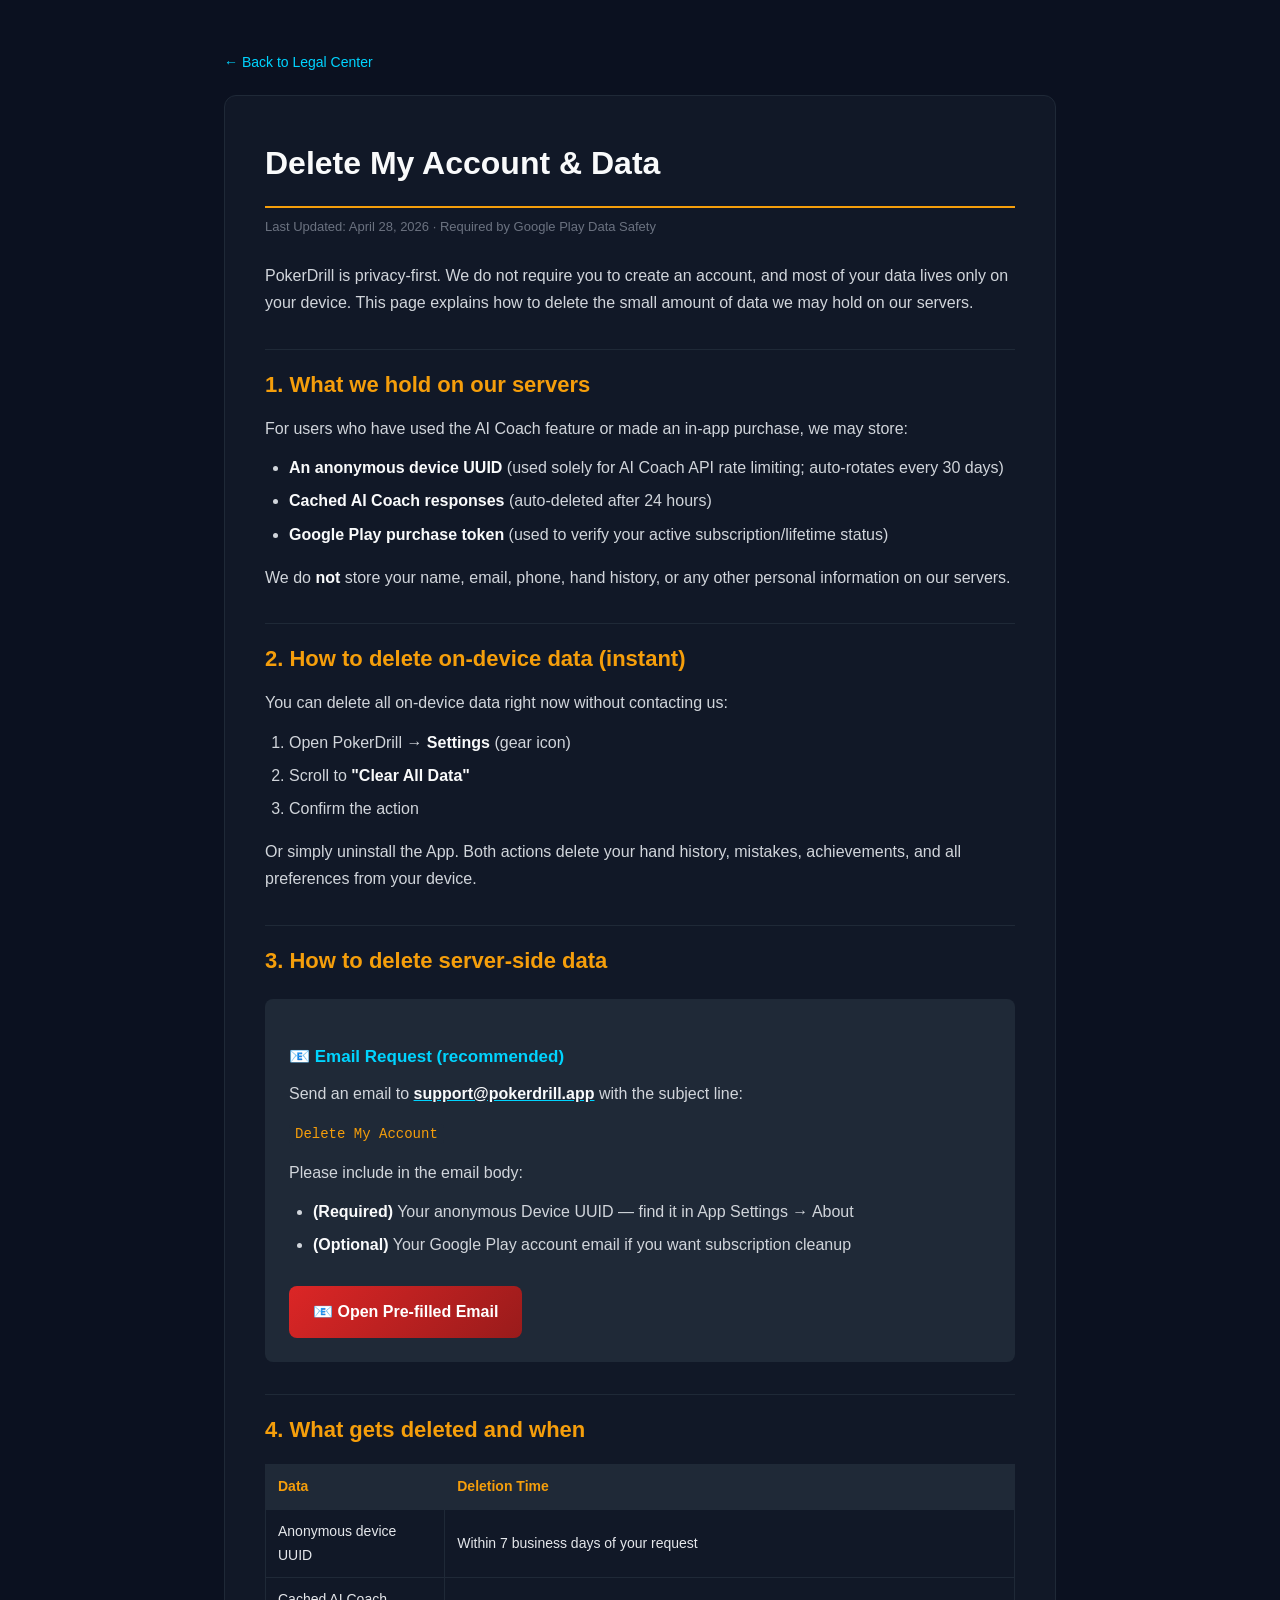
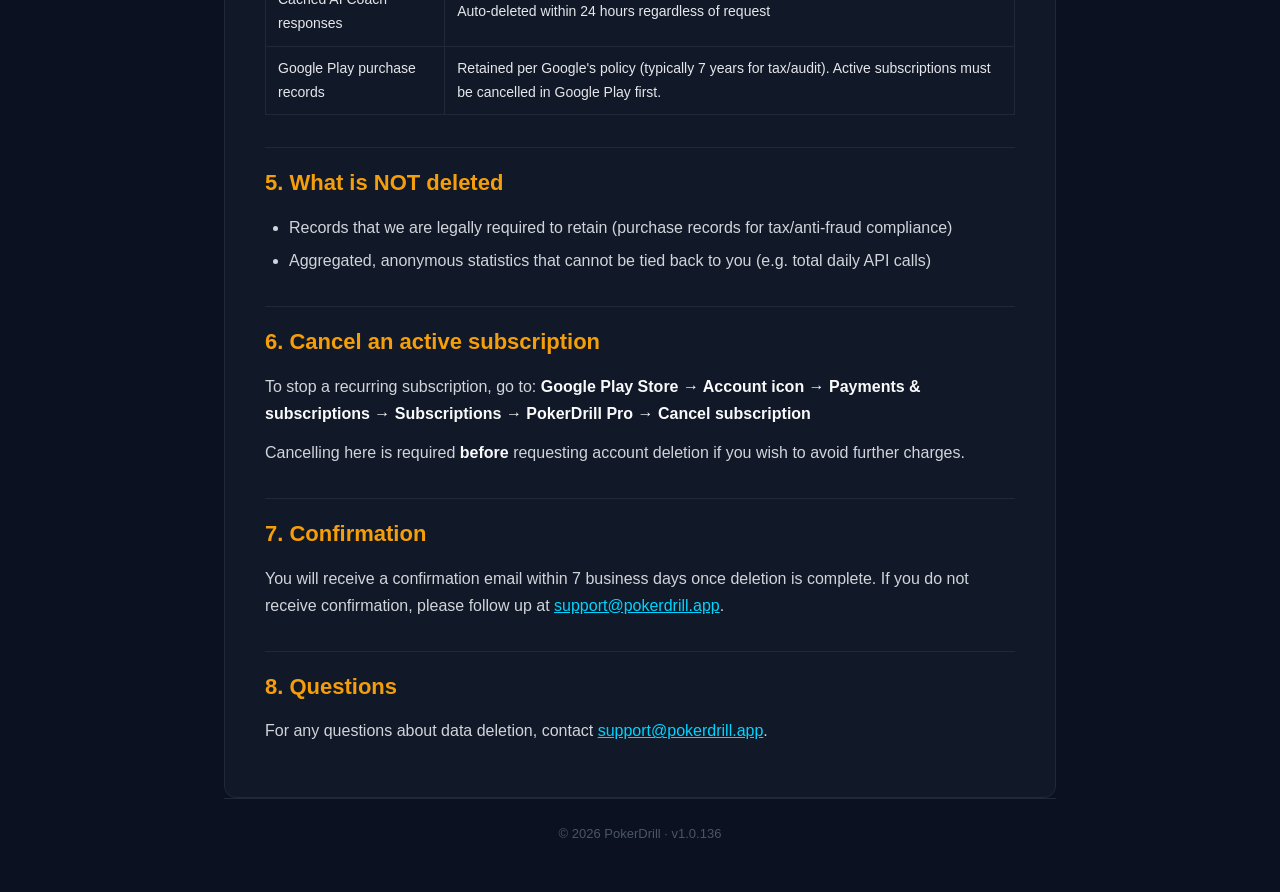
==== en/delete-account.html @ ad4c44f5 "Initial: PokerDrill v1.0.137 policy site (privacy/terms/delete-account, EN+ZH)" ====
<!DOCTYPE html>
<html lang="en">
<head>
  <meta charset="UTF-8">
  <meta name="viewport" content="width=device-width, initial-scale=1.0">
  <title>Delete My Account — PokerDrill</title>
  <link rel="stylesheet" href="../assets/style.css">
</head>
<body>
  <div class="container">
    <a href="../index.html" class="back">← Back to Legal Center</a>
    <article class="article">
      <h1>Delete My Account & Data</h1>
      <p class="meta">Last Updated: April 28, 2026 · Required by Google Play Data Safety</p>

      <p>PokerDrill is privacy-first. We do not require you to create an account, and most of your data lives only on your device. This page explains how to delete the small amount of data we may hold on our servers.</p>

      <h2>1. What we hold on our servers</h2>
      <p>For users who have used the AI Coach feature or made an in-app purchase, we may store:</p>
      <ul>
        <li><strong>An anonymous device UUID</strong> (used solely for AI Coach API rate limiting; auto-rotates every 30 days)</li>
        <li><strong>Cached AI Coach responses</strong> (auto-deleted after 24 hours)</li>
        <li><strong>Google Play purchase token</strong> (used to verify your active subscription/lifetime status)</li>
      </ul>
      <p>We do <strong>not</strong> store your name, email, phone, hand history, or any other personal information on our servers.</p>

      <h2>2. How to delete on-device data (instant)</h2>
      <p>You can delete all on-device data right now without contacting us:</p>
      <ol>
        <li>Open PokerDrill → <strong>Settings</strong> (gear icon)</li>
        <li>Scroll to <strong>"Clear All Data"</strong></li>
        <li>Confirm the action</li>
      </ol>
      <p>Or simply uninstall the App. Both actions delete your hand history, mistakes, achievements, and all preferences from your device.</p>

      <h2>3. How to delete server-side data</h2>

      <div class="delete-form">
        <h3>📧 Email Request (recommended)</h3>
        <p>Send an email to <a href="mailto:support@pokerdrill.app?subject=Delete%20My%20Account&body=Please%20delete%20all%20data%20associated%20with%20my%20device.%0A%0AGoogle%20Play%20account%20email%20(optional%2C%20for%20purchase%20verification)%3A%20%0A%0AAnonymous%20Device%20UUID%20(found%20in%20Settings%20%E2%86%92%20About)%3A%20%0A%0AReason%20(optional)%3A%20"><strong>support@pokerdrill.app</strong></a> with the subject line:</p>
        <p><code>Delete My Account</code></p>
        <p>Please include in the email body:</p>
        <ul>
          <li><strong>(Required)</strong> Your anonymous Device UUID — find it in App Settings → About</li>
          <li><strong>(Optional)</strong> Your Google Play account email if you want subscription cleanup</li>
        </ul>

        <a href="mailto:support@pokerdrill.app?subject=Delete%20My%20Account&body=Please%20delete%20all%20data%20associated%20with%20my%20device.%0A%0AGoogle%20Play%20account%20email%20(optional%2C%20for%20purchase%20verification)%3A%20%0A%0AAnonymous%20Device%20UUID%20(found%20in%20Settings%20%E2%86%92%20About)%3A%20%0A%0AReason%20(optional)%3A%20" class="btn">📧 Open Pre-filled Email</a>
      </div>

      <h2>4. What gets deleted and when</h2>
      <table>
        <tr><th>Data</th><th>Deletion Time</th></tr>
        <tr><td>Anonymous device UUID</td><td>Within 7 business days of your request</td></tr>
        <tr><td>Cached AI Coach responses</td><td>Auto-deleted within 24 hours regardless of request</td></tr>
        <tr><td>Google Play purchase records</td><td>Retained per Google's policy (typically 7 years for tax/audit). Active subscriptions must be cancelled in Google Play first.</td></tr>
      </table>

      <h2>5. What is NOT deleted</h2>
      <ul>
        <li>Records that we are legally required to retain (purchase records for tax/anti-fraud compliance)</li>
        <li>Aggregated, anonymous statistics that cannot be tied back to you (e.g. total daily API calls)</li>
      </ul>

      <h2>6. Cancel an active subscription</h2>
      <p>To stop a recurring subscription, go to: <strong>Google Play Store → Account icon → Payments & subscriptions → Subscriptions → PokerDrill Pro → Cancel subscription</strong></p>
      <p>Cancelling here is required <strong>before</strong> requesting account deletion if you wish to avoid further charges.</p>

      <h2>7. Confirmation</h2>
      <p>You will receive a confirmation email within 7 business days once deletion is complete. If you do not receive confirmation, please follow up at <a href="mailto:support@pokerdrill.app">support@pokerdrill.app</a>.</p>

      <h2>8. Questions</h2>
      <p>For any questions about data deletion, contact <a href="mailto:support@pokerdrill.app">support@pokerdrill.app</a>.</p>
    </article>
    <footer>
      <p>© 2026 PokerDrill · v1.0.136</p>
    </footer>
  </div>
</body>
</html>
---- assets/style.css ----
/* PokerDrill Policy Site — v1.0.136 */
* { margin: 0; padding: 0; box-sizing: border-box; }

body {
  font-family: -apple-system, BlinkMacSystemFont, "Segoe UI", "PingFang SC", "Microsoft YaHei", Roboto, sans-serif;
  background: #0B1120;
  color: #E5E7EB;
  line-height: 1.7;
  min-height: 100vh;
}

.container {
  max-width: 880px;
  margin: 0 auto;
  padding: 48px 24px;
}

/* Header */
header {
  text-align: center;
  margin-bottom: 48px;
}
.logo {
  font-size: 36px;
  font-weight: 800;
  background: linear-gradient(135deg, #F59E0B 0%, #00D4FF 100%);
  -webkit-background-clip: text;
  background-clip: text;
  -webkit-text-fill-color: transparent;
  letter-spacing: 1px;
}
.tagline {
  margin-top: 8px;
  color: #9CA3AF;
  font-size: 14px;
  letter-spacing: 0.5px;
}

/* Intro */
.intro {
  text-align: center;
  margin-bottom: 40px;
}
.intro h1 {
  font-size: 28px;
  color: #F9FAFB;
  margin-bottom: 12px;
}
.intro p {
  color: #9CA3AF;
  font-size: 16px;
}

/* Cards */
.cards {
  display: grid;
  grid-template-columns: 1fr 1fr;
  gap: 20px;
  margin-bottom: 48px;
}
@media (max-width: 600px) {
  .cards { grid-template-columns: 1fr; }
}
.card {
  background: #111827;
  border: 1px solid #1F2937;
  border-radius: 12px;
  padding: 24px;
}
.card h2 {
  font-size: 20px;
  color: #F59E0B;
  margin-bottom: 16px;
}
.card ul {
  list-style: none;
}
.card li {
  margin: 12px 0;
}
.card a {
  color: #00D4FF;
  text-decoration: none;
  font-size: 16px;
  display: inline-block;
  padding: 8px 0;
  border-bottom: 1px solid transparent;
  transition: border-color 0.2s;
}
.card a:hover {
  border-bottom-color: #00D4FF;
}

/* Contact */
.contact {
  text-align: center;
  background: #111827;
  border-radius: 12px;
  padding: 24px;
  margin-bottom: 32px;
}
.contact h3 {
  color: #F59E0B;
  margin-bottom: 12px;
  font-size: 18px;
}
.contact a {
  color: #00D4FF;
  text-decoration: none;
}

/* Footer */
footer {
  text-align: center;
  color: #4B5563;
  font-size: 13px;
  padding-top: 24px;
  border-top: 1px solid #1F2937;
}

/* Article (for policy pages) */
.article {
  background: #111827;
  border: 1px solid #1F2937;
  border-radius: 12px;
  padding: 40px;
}
.article h1 {
  font-size: 32px;
  color: #F9FAFB;
  margin-bottom: 8px;
  border-bottom: 2px solid #F59E0B;
  padding-bottom: 16px;
}
.article .meta {
  color: #6B7280;
  font-size: 13px;
  margin-bottom: 24px;
}
.article h2 {
  color: #F59E0B;
  font-size: 22px;
  margin: 32px 0 12px;
  padding-top: 16px;
  border-top: 1px solid #1F2937;
}
.article h3 {
  color: #00D4FF;
  font-size: 17px;
  margin: 20px 0 8px;
}
.article p {
  color: #D1D5DB;
  margin-bottom: 12px;
}
.article ul, .article ol {
  margin: 12px 0 16px 24px;
  color: #D1D5DB;
}
.article li {
  margin: 6px 0;
}
.article strong {
  color: #F9FAFB;
}
.article a {
  color: #00D4FF;
  text-decoration: underline;
}
.article code {
  background: #1F2937;
  padding: 2px 6px;
  border-radius: 4px;
  font-size: 14px;
  color: #F59E0B;
}
.article table {
  width: 100%;
  border-collapse: collapse;
  margin: 16px 0;
}
.article th, .article td {
  padding: 10px 12px;
  border: 1px solid #1F2937;
  text-align: left;
  font-size: 14px;
}
.article th {
  background: #1F2937;
  color: #F59E0B;
}
.back {
  display: inline-block;
  margin-bottom: 20px;
  color: #00D4FF;
  text-decoration: none;
  font-size: 14px;
}
.back:hover { text-decoration: underline; }

/* Delete account form */
.delete-form {
  background: #1F2937;
  padding: 24px;
  border-radius: 8px;
  margin: 20px 0;
}
.delete-form .btn {
  display: inline-block;
  background: linear-gradient(135deg, #DC2626 0%, #991B1B 100%);
  color: #FFFFFF;
  padding: 12px 24px;
  border-radius: 8px;
  text-decoration: none;
  font-weight: 600;
  margin-top: 12px;
}
.delete-form .btn:hover { opacity: 0.9; }
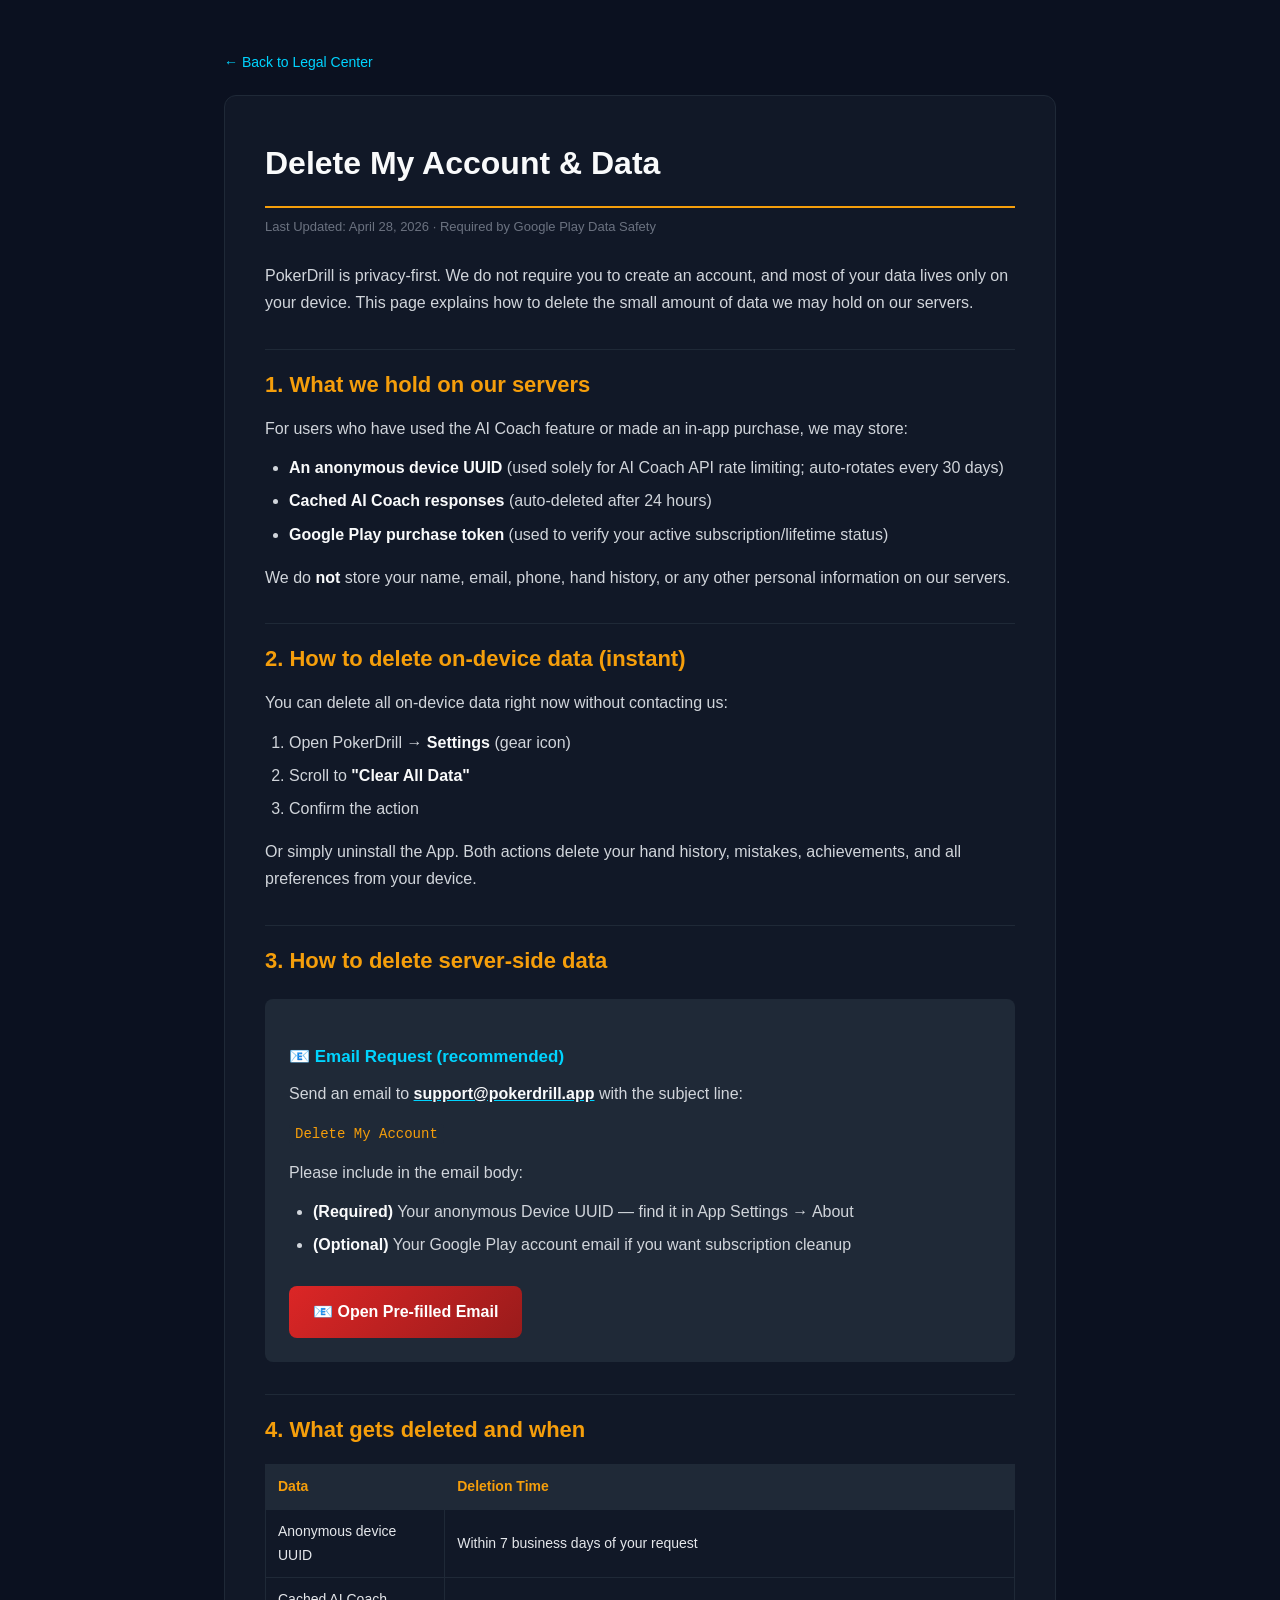
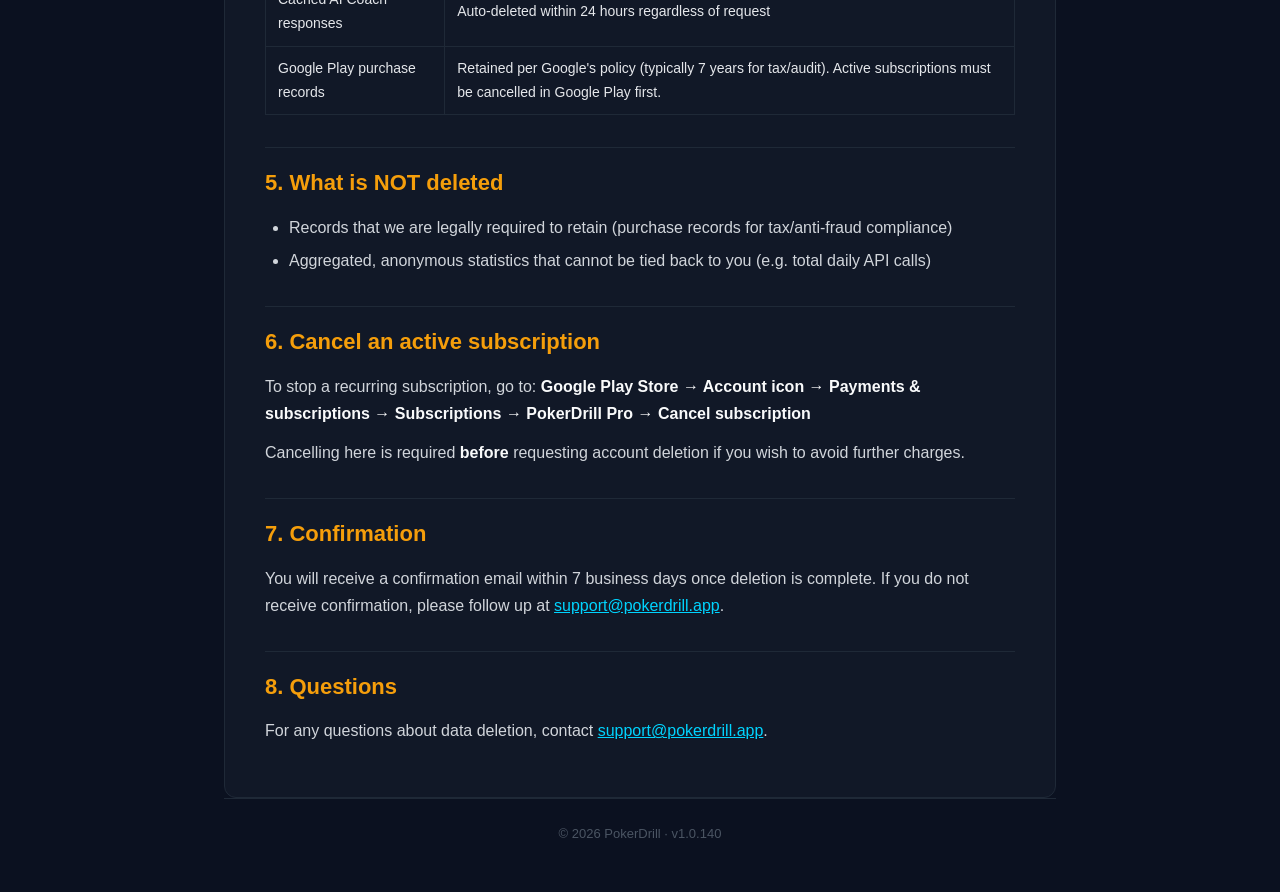
==== commit ed9a0ad7: "chore(privacy): v1.0.140 - migrate disclosure from OpenAI/Vultr to DeepSeek/Cloudflare - §1.3(a) Coa" ====
--- a/en/delete-account.html
+++ b/en/delete-account.html
@@ -73,7 +73,7 @@
       <p>For any questions about data deletion, contact <a href="mailto:support@pokerdrill.app">support@pokerdrill.app</a>.</p>
     </article>
     <footer>
-      <p>© 2026 PokerDrill · v1.0.136</p>
+      <p>© 2026 PokerDrill · v1.0.140</p>
     </footer>
   </div>
 </body>
--- a/assets/style.css
+++ b/assets/style.css
@@ -1,4 +1,4 @@
-/* PokerDrill Policy Site — v1.0.136 */
+/* PokerDrill Policy Site — v1.0.140 */
 * { margin: 0; padding: 0; box-sizing: border-box; }
 
 body {
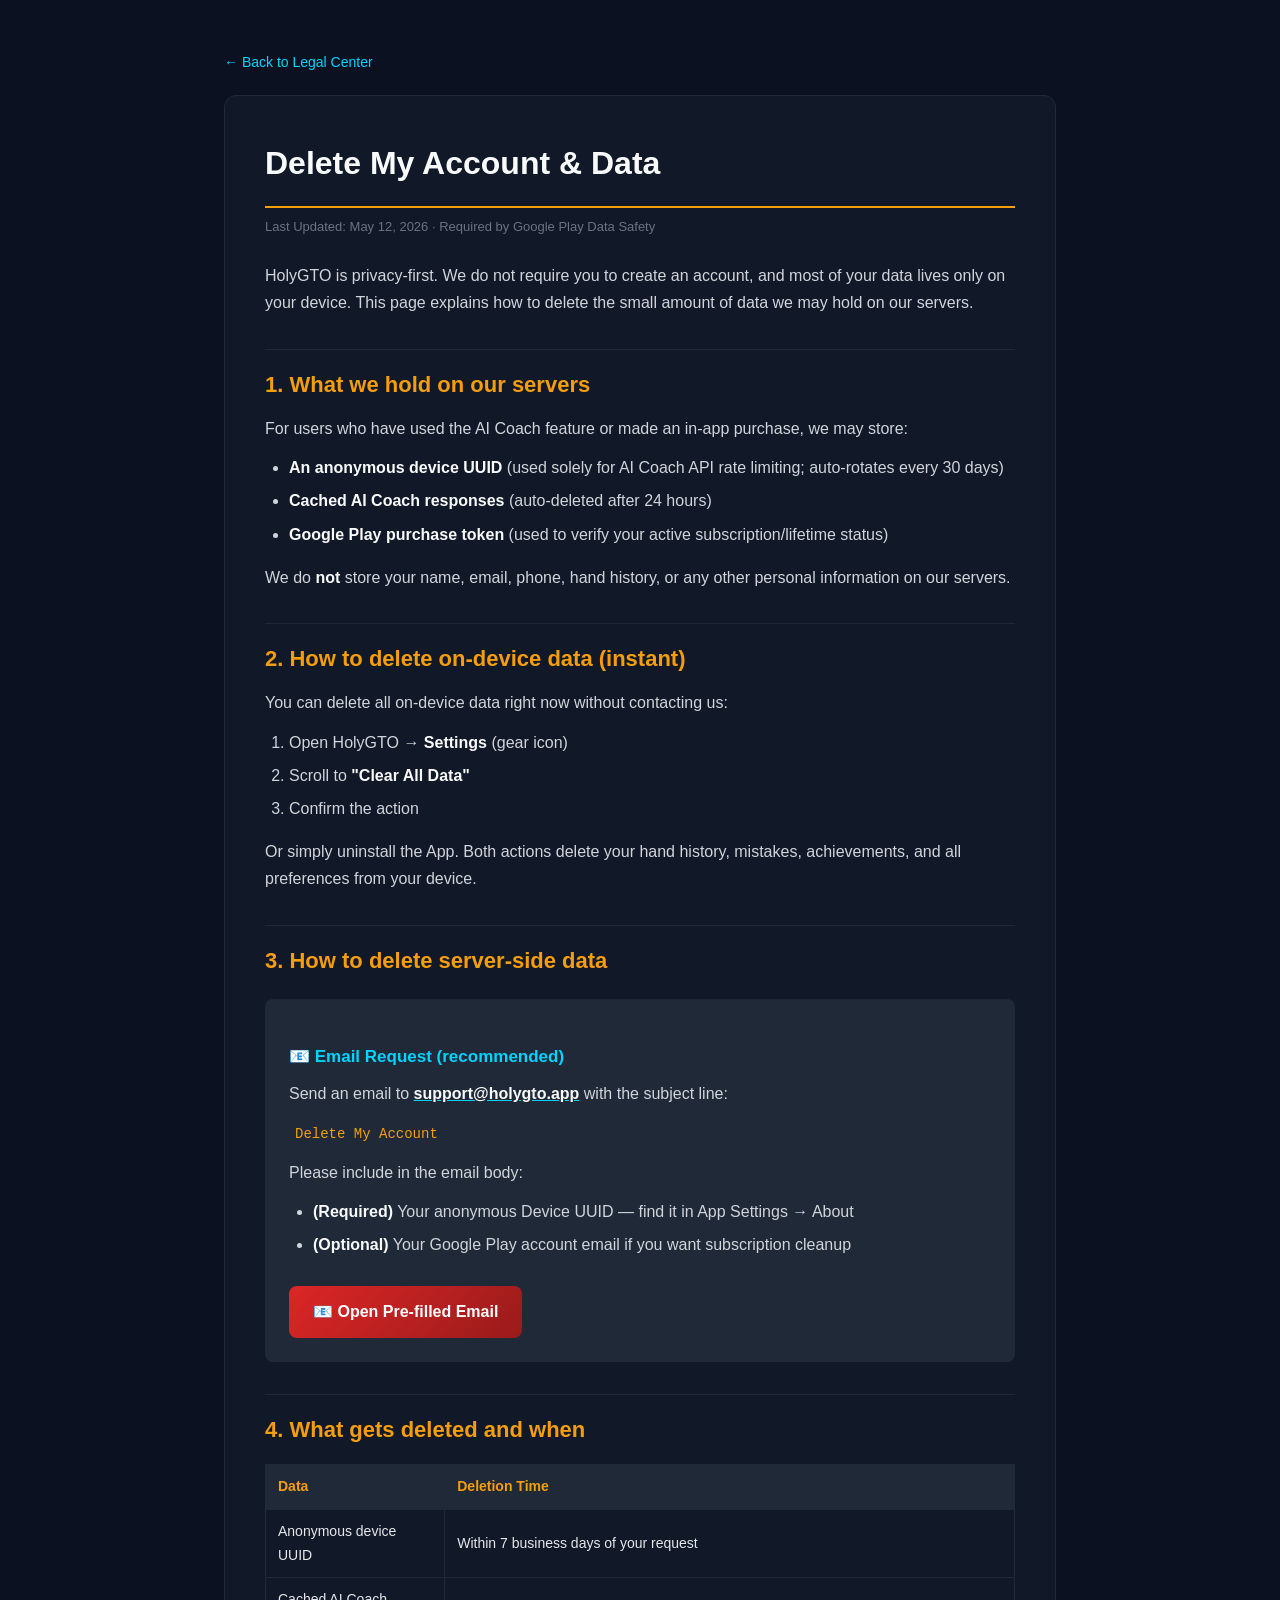
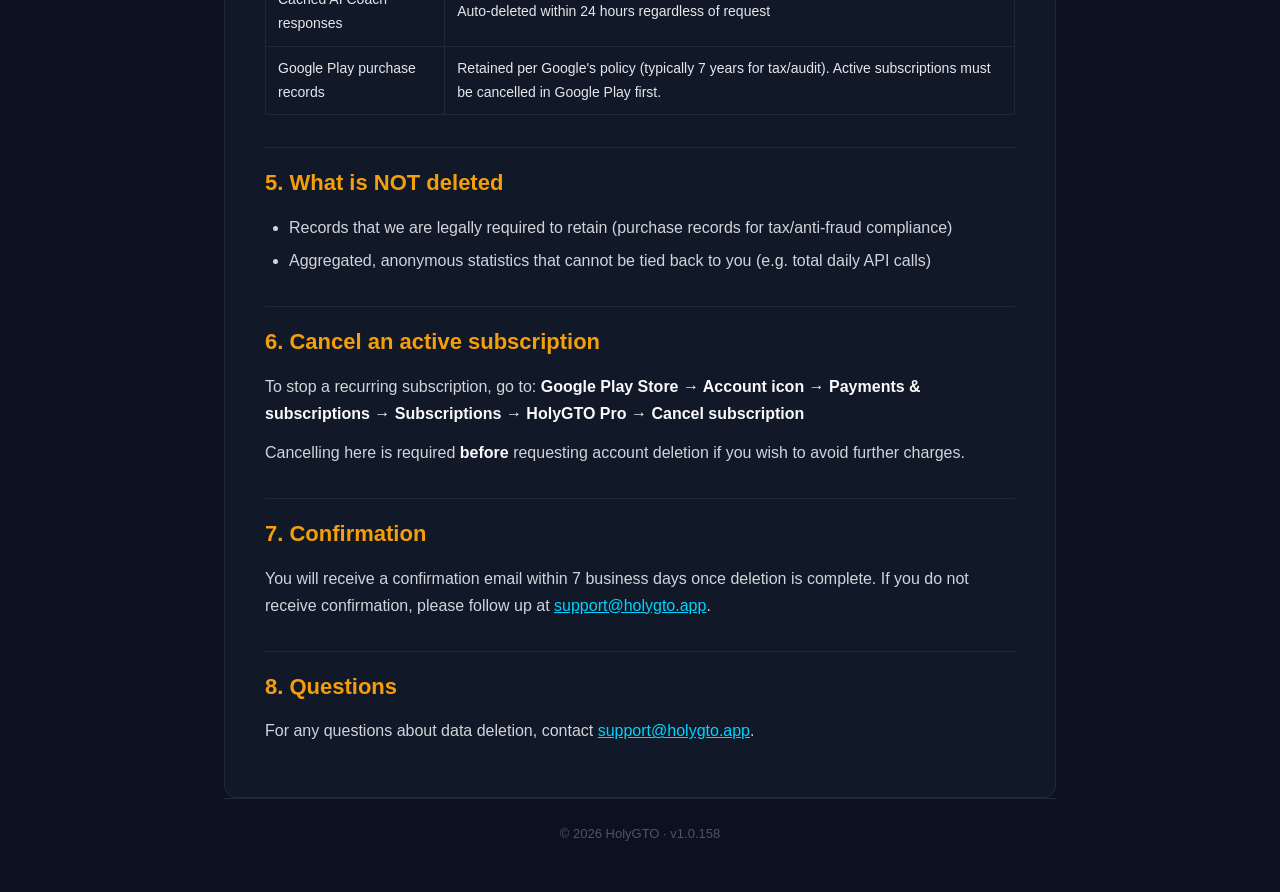
==== commit 7c640491: "chore: rebrand to HolyGTO v1.0.165 (privacy/terms/delete) - Update all branding from PokerDrill to H" ====
--- a/en/delete-account.html
+++ b/en/delete-account.html
@@ -3,7 +3,7 @@
 <head>
   <meta charset="UTF-8">
   <meta name="viewport" content="width=device-width, initial-scale=1.0">
-  <title>Delete My Account — PokerDrill</title>
+  <title>Delete My Account — HolyGTO</title>
   <link rel="stylesheet" href="../assets/style.css">
 </head>
 <body>
@@ -11,9 +11,9 @@
     <a href="../index.html" class="back">← Back to Legal Center</a>
     <article class="article">
       <h1>Delete My Account & Data</h1>
-      <p class="meta">Last Updated: April 28, 2026 · Required by Google Play Data Safety</p>
+      <p class="meta">Last Updated: May 12, 2026 · Required by Google Play Data Safety</p>
 
-      <p>PokerDrill is privacy-first. We do not require you to create an account, and most of your data lives only on your device. This page explains how to delete the small amount of data we may hold on our servers.</p>
+      <p>HolyGTO is privacy-first. We do not require you to create an account, and most of your data lives only on your device. This page explains how to delete the small amount of data we may hold on our servers.</p>
 
       <h2>1. What we hold on our servers</h2>
       <p>For users who have used the AI Coach feature or made an in-app purchase, we may store:</p>
@@ -27,7 +27,7 @@
       <h2>2. How to delete on-device data (instant)</h2>
       <p>You can delete all on-device data right now without contacting us:</p>
       <ol>
-        <li>Open PokerDrill → <strong>Settings</strong> (gear icon)</li>
+        <li>Open HolyGTO → <strong>Settings</strong> (gear icon)</li>
         <li>Scroll to <strong>"Clear All Data"</strong></li>
         <li>Confirm the action</li>
       </ol>
@@ -37,7 +37,7 @@
 
       <div class="delete-form">
         <h3>📧 Email Request (recommended)</h3>
-        <p>Send an email to <a href="mailto:support@pokerdrill.app?subject=Delete%20My%20Account&body=Please%20delete%20all%20data%20associated%20with%20my%20device.%0A%0AGoogle%20Play%20account%20email%20(optional%2C%20for%20purchase%20verification)%3A%20%0A%0AAnonymous%20Device%20UUID%20(found%20in%20Settings%20%E2%86%92%20About)%3A%20%0A%0AReason%20(optional)%3A%20"><strong>support@pokerdrill.app</strong></a> with the subject line:</p>
+        <p>Send an email to <a href="mailto:support@holygto.app?subject=Delete%20My%20Account&body=Please%20delete%20all%20data%20associated%20with%20my%20device.%0A%0AGoogle%20Play%20account%20email%20(optional%2C%20for%20purchase%20verification)%3A%20%0A%0AAnonymous%20Device%20UUID%20(found%20in%20Settings%20%E2%86%92%20About)%3A%20%0A%0AReason%20(optional)%3A%20"><strong>support@holygto.app</strong></a> with the subject line:</p>
         <p><code>Delete My Account</code></p>
         <p>Please include in the email body:</p>
         <ul>
@@ -45,7 +45,7 @@
           <li><strong>(Optional)</strong> Your Google Play account email if you want subscription cleanup</li>
         </ul>
 
-        <a href="mailto:support@pokerdrill.app?subject=Delete%20My%20Account&body=Please%20delete%20all%20data%20associated%20with%20my%20device.%0A%0AGoogle%20Play%20account%20email%20(optional%2C%20for%20purchase%20verification)%3A%20%0A%0AAnonymous%20Device%20UUID%20(found%20in%20Settings%20%E2%86%92%20About)%3A%20%0A%0AReason%20(optional)%3A%20" class="btn">📧 Open Pre-filled Email</a>
+        <a href="mailto:support@holygto.app?subject=Delete%20My%20Account&body=Please%20delete%20all%20data%20associated%20with%20my%20device.%0A%0AGoogle%20Play%20account%20email%20(optional%2C%20for%20purchase%20verification)%3A%20%0A%0AAnonymous%20Device%20UUID%20(found%20in%20Settings%20%E2%86%92%20About)%3A%20%0A%0AReason%20(optional)%3A%20" class="btn">📧 Open Pre-filled Email</a>
       </div>
 
       <h2>4. What gets deleted and when</h2>
@@ -63,17 +63,17 @@
       </ul>
 
       <h2>6. Cancel an active subscription</h2>
-      <p>To stop a recurring subscription, go to: <strong>Google Play Store → Account icon → Payments & subscriptions → Subscriptions → PokerDrill Pro → Cancel subscription</strong></p>
+      <p>To stop a recurring subscription, go to: <strong>Google Play Store → Account icon → Payments & subscriptions → Subscriptions → HolyGTO Pro → Cancel subscription</strong></p>
       <p>Cancelling here is required <strong>before</strong> requesting account deletion if you wish to avoid further charges.</p>
 
       <h2>7. Confirmation</h2>
-      <p>You will receive a confirmation email within 7 business days once deletion is complete. If you do not receive confirmation, please follow up at <a href="mailto:support@pokerdrill.app">support@pokerdrill.app</a>.</p>
+      <p>You will receive a confirmation email within 7 business days once deletion is complete. If you do not receive confirmation, please follow up at <a href="mailto:support@holygto.app">support@holygto.app</a>.</p>
 
       <h2>8. Questions</h2>
-      <p>For any questions about data deletion, contact <a href="mailto:support@pokerdrill.app">support@pokerdrill.app</a>.</p>
+      <p>For any questions about data deletion, contact <a href="mailto:support@holygto.app">support@holygto.app</a>.</p>
     </article>
     <footer>
-      <p>© 2026 PokerDrill · v1.0.140</p>
+      <p>© 2026 HolyGTO · v1.0.158</p>
     </footer>
   </div>
 </body>
--- a/assets/style.css
+++ b/assets/style.css
@@ -1,4 +1,4 @@
-/* PokerDrill Policy Site — v1.0.140 */
+/* HolyGTO Policy Site — v1.0.140 */
 * { margin: 0; padding: 0; box-sizing: border-box; }
 
 body {
